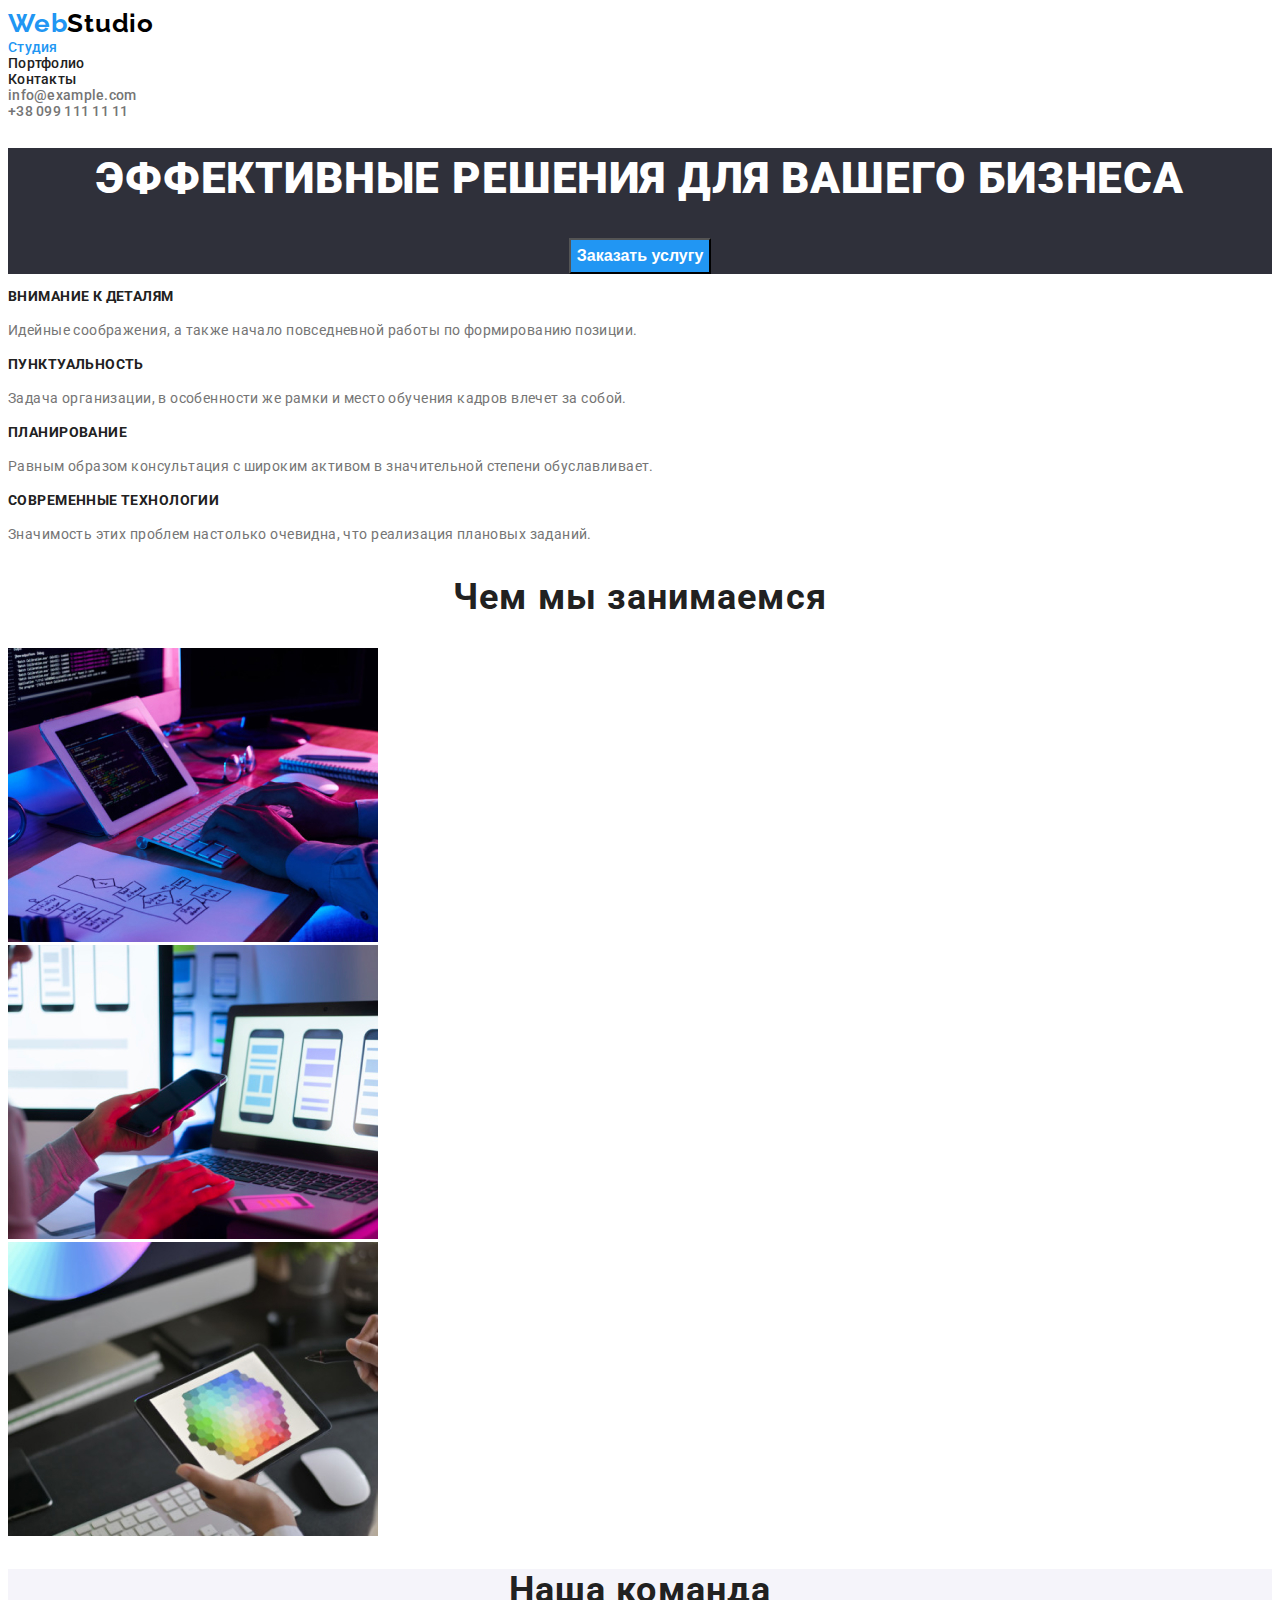
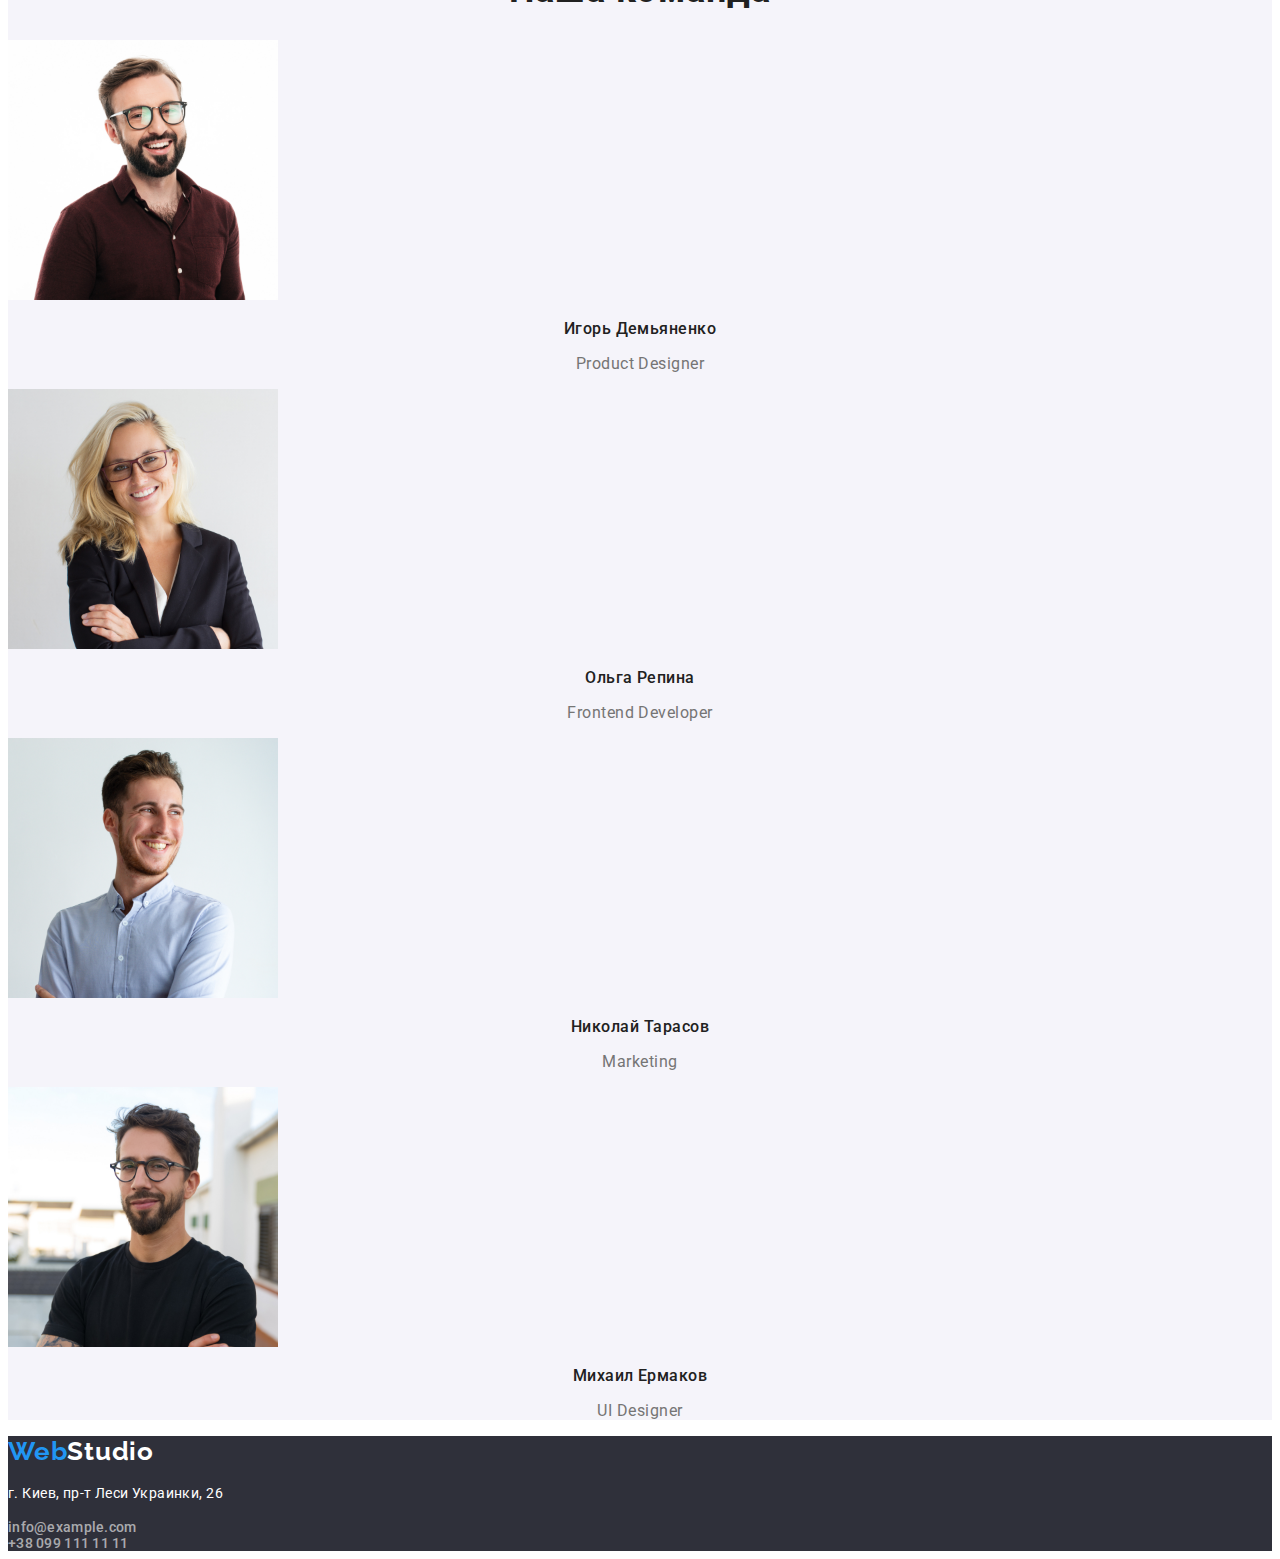
==== index.html @ 3ac33527 "Добавление файлов" ====
<!DOCTYPE html>
<html lang="ru">
  <head>
    <meta charset="UTF-8">
    <meta http-equiv="X-UA-Compatible" content="IE=edge">
    <meta name="viewport" content="width=device-width, initial-scale=1.0">
    <title>WebStudio</title>
    <link rel="preconnect" href="https://fonts.googleapis.com">
    <link rel="preconnect" href="https://fonts.gstatic.com" crossorigin>
    <link href="https://fonts.googleapis.com/css2?family=Raleway:wght@700&family=Roboto:wght@400;500;700;900&display=swap" rel="stylesheet">
    <link rel="stylesheet" href="./css/style.css"/>
  </head>
  <body>
    <!--Шапка сайта-->
    <header>
      <!-- навигация -->
      <a  href="index.html" class="logo">Web<span class="logo-span">Studio</span></a>
      <nav>
        <ul class="nav-list">
          <li class="nav-item"><a class="nav-link studio" href="index.html">Студия</a></li>
          <li class="nav-item"><a class="nav-link" href="portfolio.html">Портфолио</a></li>
          <li class="nav-item"><a class="nav-link" href="">Контакты</a></li>
        </ul>
      </nav>
      <ul>
        <li><a class="header-mail" href="mailto:info@example.com">info@example.com</a></li>
        <li><a class="header-tel" href="tel:+380991111111">+38 099 111 11 11</a></li>
      </ul>
    </header>
    <main>
      <!-- эффективные решения-->
      <section class="effective-solutions">
        <h1 class="effective-solutions-title">Эффективные решения для вашего бизнеса</h1>
        <button type="button" class="effective-solutions-button">Заказать услугу</button>
      </section>
      <!-- список преимуществ-->
      <section class="advantage">
        <h2 class="advantage-heading">Наши преимущестсва</h2>
        <ul class="advantage-list">
          <li class="advantage-item">
            <h3 class="advantage-item-title">Внимание к деталям</h3>
            <p class="advantage-item-text">Идейные соображения, а также начало повседневной работы по формированию позиции.</p>
          </li>
          <li class="advantage-item">
            <h3 class="advantage-item-title">Пунктуальность</h3>
            <p class="advantage-item-text">Задача организации, в особенности же рамки и место обучения кадров влечет за собой.</p>
          </li>
          <li class="advantage-item">
            <h3 class="advantage-item-title">Планирование</h3>
            <p class="advantage-item-text">Равным образом консультация с широким активом в значительной степени обуславливает.</p>
          </li>
          <li class="advantage-item">
            <h3 class="advantage-item-title">Современные технологии</h3>
            <p class="advantage-item-text">Значимость этих проблем настолько очевидна, что реализация плановых заданий.</p>
          </li>
        </ul>
      </section>
      <!--Наши возможности-->
      <section class="opportunities">
        <h2 class="opportunities-title">Чем мы занимаемся</h2>
        <ul>
          <li class="opportunities-item"><img src="foto/keyboard.jpg" alt="Клавиатуруа" width="370"></li>
          <li class="opportunities-item"><img src="foto/notebook.jpg" alt="Ноутбук" width="370"></li>
          <li class="opportunities-item"><img src="foto/tablet.jpg" alt="Планшет" width="370"></li>
        </ul>
      </section>
      <!-- наша команда-->
      <section class="team">
        <h2 class="team-title">Наша команда</h2>
        <ul class="team-list">
          <li class="team-item">
            <img src="foto/demyanenko.jpg" alt="Игорь Демьяненко" width="270">
            <h3 class="team-item-sudtitle">Игорь Демьяненко</h3>
            <p lang="en" class="team-item-text">Product Designer</p>
          </li>
          <li class="team-item">
            <img src="foto/repina.jpg" alt="Ольга Репина" width="270">
            <h3 class="team-item-sudtitle">Ольга Репина</h3>
            <p lang="en" class="team-item-text">Frontend Developer</p>
          </li>
          <li class="team-item">
            <img src="foto/tarasov.jpg" alt="Николай Тарасов" width="270">
            <h3 class="team-item-sudtitle">Николай Тарасов</h3>
            <p lang="en" class="team-item-text">Marketing</p>
          </li>
          <li class="team-item">
            <img src="foto/ermakov.jpg" alt="Михаил Ермаков" width="270">
            <h3 class="team-item-sudtitle">Михаил Ермаков</h3>
            <p lang="en" class="team-item-text">UI Designer</p>
          </li>
        </ul>
      </section>
    </main>
    <!-- Подвал -->
    <footer>
      <a href="index.html" class="logo">Web<span class="footer-logo">Studio</span></a>
      <address>
        <p class="address-text">г. Киев, пр-т Леси Украинки, 26</p>
        <ul>
          <li><a class="footer-mail" href="mailto:info@example.com">info@example.com</a></li>
          <li><a class="footer-tel" href="tel:+380991111111">+38 099 111 11 11</a></li>
        </ul>
      </address>
    </footer>
  </body>
</html>
---- css/style.css ----
*,
*::before,
*::after {
  box-sizing: border-box;
}

:root{
  --master-color: #2196F3;
  --text-color: #212121;
  --paragraph-color: #757575;
}

body {
  font-family: 'Roboto', sans-serif; 
  font-style: normal;
  font-weight: 500;
  font-size: 14px;
  line-height: 16px;
  letter-spacing: 0.02em;
}

a {
  text-decoration: none;
  font-style: normal;
}

ul {
  list-style: none;
  margin: 0;
  padding: 0;
}

header ul a:hover{
  color: var(--master-color);
  cursor: poiter;
}

header ul a:focus{
  color: var(--master-color);
}

footer {
  background-color: #2F303A;
}

.logo{
  font-family: 'Raleway', sans-serif;
  font-style: normal;
  font-weight: 700;
  font-size: 26px;
  line-height: 31px;
  letter-spacing: 0.03em;
  color: var(--master-color);
}

.logo-span{
  color: #000;
}

.nav-link{
  font-weight: 500;
  font-size: 14px;
  line-height: 16px;
  letter-spacing: 0.02em;
  color: var(--text-color);
}

.studio{
  color: var(--master-color);
}

.portfolio{
  color: var(--master-color);
}

.header-mail, .header-tel{
  color: var(--paragraph-color);
}

.effective-solutions{
  background-color: #2F303A;;
  text-align: center;
  letter-spacing: 0.06em;
}

.effective-solutions-title {
  font-weight: 900;
  font-size: 44px;
  line-height: 60px;
  text-transform: uppercase;
  color: #fff;
}

.effective-solutions-button:hover{
  background-color: #188CE8;
}

.effective-solutions-button:focus{
  background-color: #188CE8;
}

.effective-solutions-button{
  background-color: var(--master-color);
  font-weight: bold;
  font-size: 16px;
  line-height: 30px;
  color: #fff;
}

.advantage-heading{
  display: none;
}

.advantage-item-title{
  font-weight: bold;
  font-size: 14px;
  line-height: 16px;
  letter-spacing: 0.03em;
  text-transform: uppercase;
  color: var(--text-color);
}

.advantage-item-text{
  font-weight: normal;
  font-size: 14px;
  line-height: 24px;
  letter-spacing: 0.03em;
  color: var(--paragraph-color);
}

.opportunities-title{
  font-weight: bold;
  font-size: 36px;
  line-height: 42px;
  text-align: center;
  letter-spacing: 0.03em;
  color: var(--text-color);
}

.team{
  background-color:#F5F4FA
}

.team-title{
  font-weight: bold;
  font-size: 36px;
  line-height: 42px;
  text-align: center;
  letter-spacing: 0.03em;
  color: var(--text-color);
}

.team-item-sudtitle{
  font-weight: 500;
  font-size: 16px;
  line-height: 19px;
  text-align: center;
  letter-spacing: 0.03em;
  color: var(--text-color);
}

.team-item-text{
  font-weight: normal;
  font-size: 16px;
  line-height: 19px;
  text-align: center;
  letter-spacing: 0.03em;
  color: var(--paragraph-color);
}

.footer-logo{
  color: #fff;
}

.footer-mail, .footer-tel{
  color: rgba(255, 255, 255, 0.6);
}

.address-text {
  font-style: normal;
  font-weight: normal;
  font-size: 14px;
  line-height: 24px;
  letter-spacing: 0.03em;
  color: #fff;
}

.filter-item{
  font-weight: 500;
  font-size: 16px;
  line-height: 26px;
  text-align: center;
  letter-spacing: 0.03em;
}

.filter-button{
  border: none;
  background-color: #F5F4FA;
}

.filter-button:hover{
  background-color: var(--master-color);
  color: #fff;
}

.filter-button:focus{
  background-color: var(--master-color);
  color: #fff;
}


.our-projects{
  display: none;
}

.project-title{
  font-weight: bold;
  font-size: 18px;
  line-height: 36px;
  letter-spacing: 0.06em;
  text-align: center;
  color: var(--text-color);
}

.project-text{
  font-weight: normal;
  font-size: 16px;
  line-height: 30px;
  letter-spacing: 0.03em;
  text-align: center;
  color: var(--paragraph-color);
}
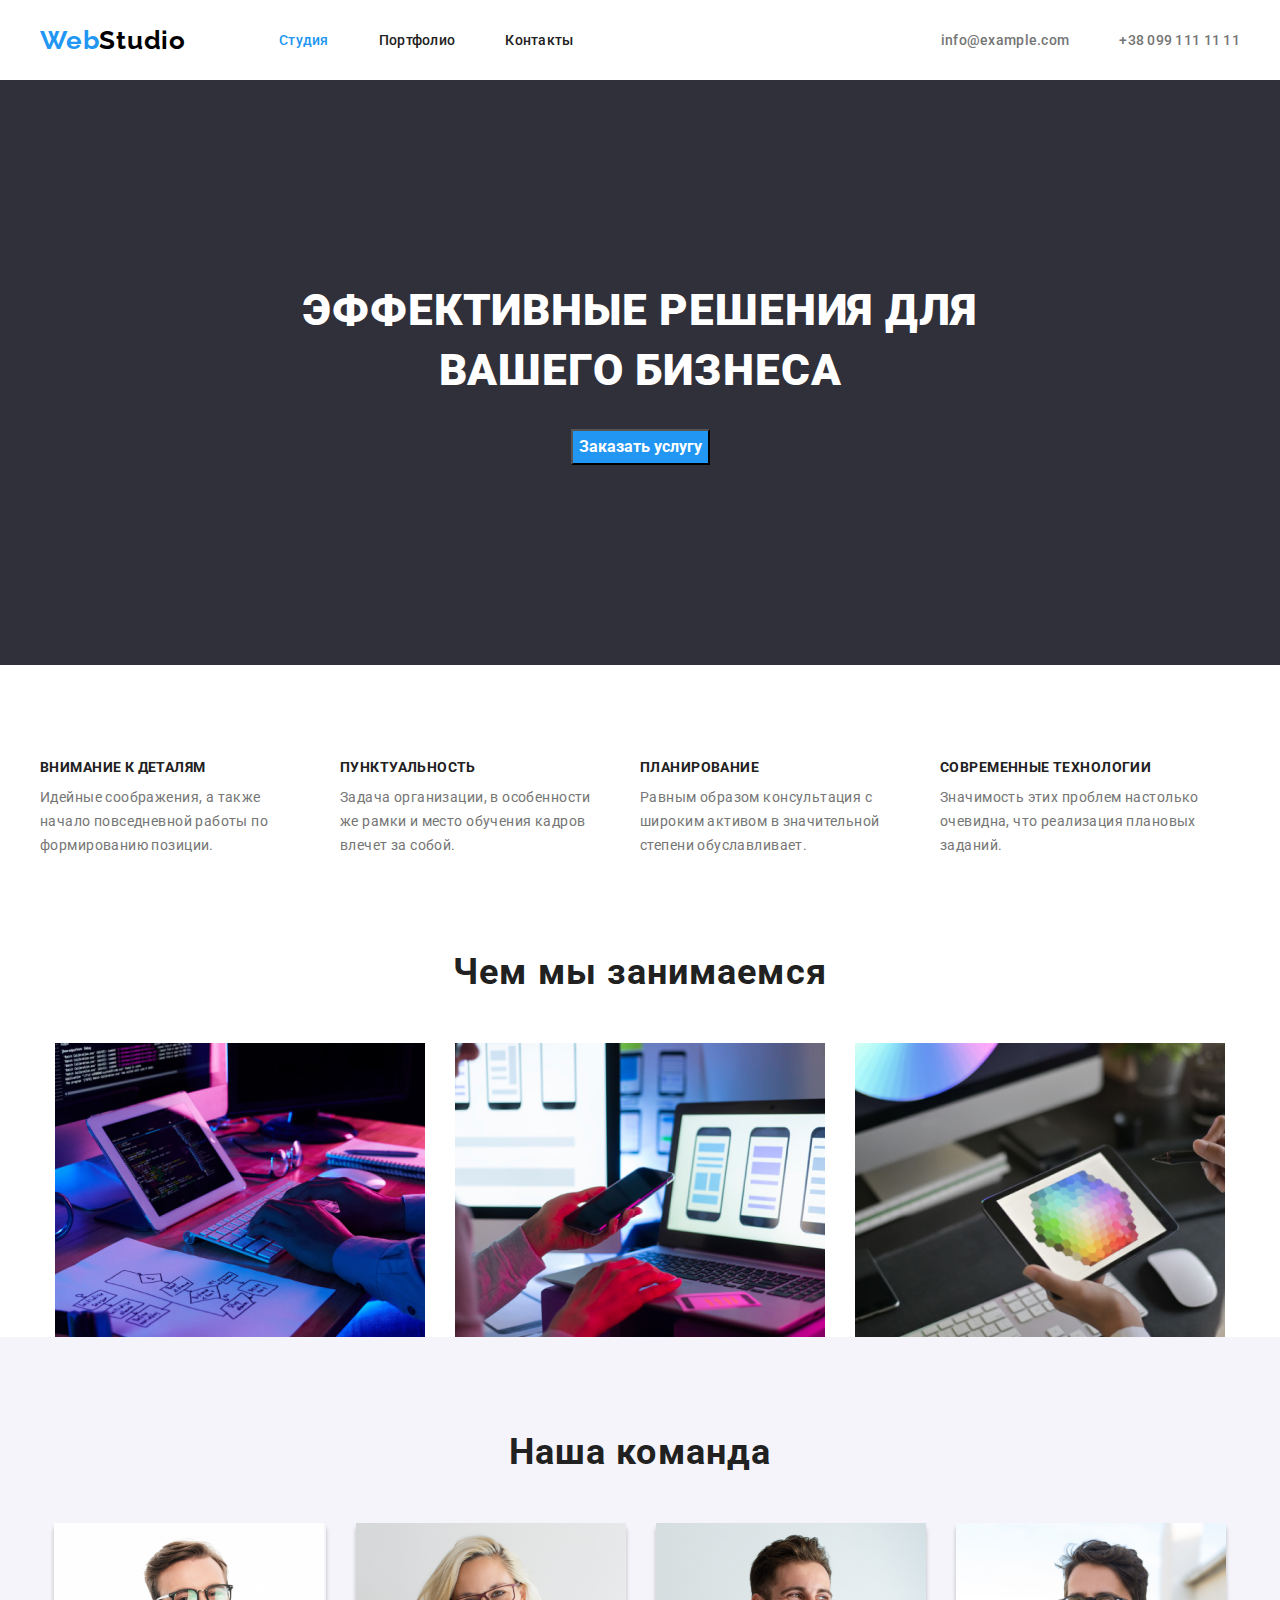
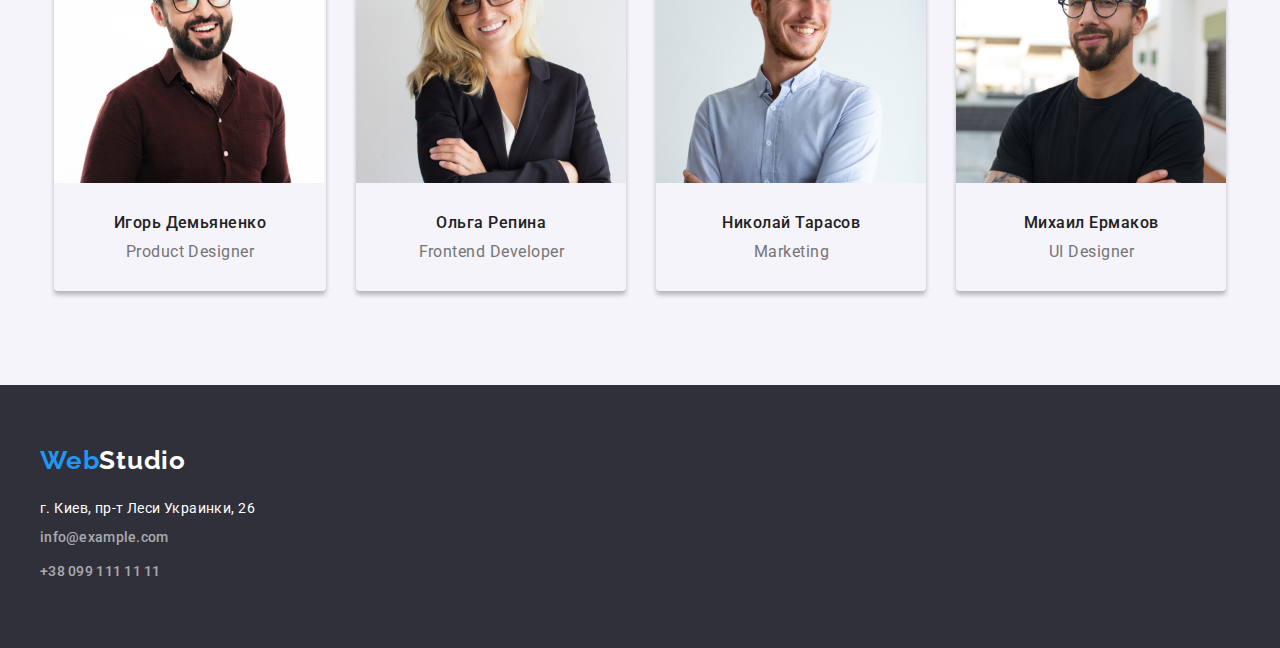
==== commit 35b76add: "Полное ДЗ-3" ====
--- a/index.html
+++ b/index.html
@@ -8,99 +8,142 @@
     <link rel="preconnect" href="https://fonts.googleapis.com">
     <link rel="preconnect" href="https://fonts.gstatic.com" crossorigin>
     <link href="https://fonts.googleapis.com/css2?family=Raleway:wght@700&family=Roboto:wght@400;500;700;900&display=swap" rel="stylesheet">
+    <link rel="stylesheet" href="https://cdnjs.cloudflare.com/ajax/libs/modern-normalize/1.1.0/modern-normalize.min.css">
     <link rel="stylesheet" href="./css/style.css"/>
   </head>
   <body>
     <!--Шапка сайта-->
     <header>
       <!-- навигация -->
-      <a  href="index.html" class="logo">Web<span class="logo-span">Studio</span></a>
-      <nav>
-        <ul class="nav-list">
-          <li class="nav-item"><a class="nav-link studio" href="index.html">Студия</a></li>
-          <li class="nav-item"><a class="nav-link" href="portfolio.html">Портфолио</a></li>
-          <li class="nav-item"><a class="nav-link" href="">Контакты</a></li>
+      <div class="section">
+        <a  href="index.html" class="logo">Web<span class="logo-span">Studio</span></a>
+        <nav class="nav">
+          <ul class="nav-list">
+            <li class="nav-item"><a class="nav-link studio" href="index.html">Студия</a></li>
+            <li class="nav-item"><a class="nav-link" href="portfolio.html">Портфолио</a></li>
+            <li class="nav-item"><a class="nav-link" href="">Контакты</a></li>
+          </ul>
+        </nav>
+        <ul class="contact-list">
+          <li class="contact-item"><a class="contact-link" href="mailto:info@example.com">info@example.com</a></li>
+          <li class="contact-item"><a class="contact-link" href="tel:+380991111111">+38 099 111 11 11</a></li>
         </ul>
-      </nav>
-      <ul>
-        <li><a class="header-mail" href="mailto:info@example.com">info@example.com</a></li>
-        <li><a class="header-tel" href="tel:+380991111111">+38 099 111 11 11</a></li>
-      </ul>
+      </div>
     </header>
     <main>
       <!-- эффективные решения-->
       <section class="effective-solutions">
-        <h1 class="effective-solutions-title">Эффективные решения для вашего бизнеса</h1>
-        <button type="button" class="effective-solutions-button">Заказать услугу</button>
+        <div class="section es">
+          <h1 class="effective-solutions-title">Эффективные решения для вашего бизнеса</h1>
+          <button type="button" class="effective-solutions-button">Заказать услугу</button>
+        </div>
       </section>
       <!-- список преимуществ-->
       <section class="advantage">
-        <h2 class="advantage-heading">Наши преимущестсва</h2>
-        <ul class="advantage-list">
-          <li class="advantage-item">
-            <h3 class="advantage-item-title">Внимание к деталям</h3>
-            <p class="advantage-item-text">Идейные соображения, а также начало повседневной работы по формированию позиции.</p>
-          </li>
-          <li class="advantage-item">
-            <h3 class="advantage-item-title">Пунктуальность</h3>
-            <p class="advantage-item-text">Задача организации, в особенности же рамки и место обучения кадров влечет за собой.</p>
-          </li>
-          <li class="advantage-item">
-            <h3 class="advantage-item-title">Планирование</h3>
-            <p class="advantage-item-text">Равным образом консультация с широким активом в значительной степени обуславливает.</p>
-          </li>
-          <li class="advantage-item">
-            <h3 class="advantage-item-title">Современные технологии</h3>
-            <p class="advantage-item-text">Значимость этих проблем настолько очевидна, что реализация плановых заданий.</p>
-          </li>
-        </ul>
+        <div class="section">
+          <h2 class="advantage-title">Наши преимущестсва</h2>
+          <ul class="advantage-list">
+            <li class="advantage-item">
+                <h3 class="advantage-item-title">Внимание к деталям</h3>
+                <p class="advantage-item-text">Идейные соображения, а также начало повседневной работы по формированию позиции.</p>
+            </li>
+            <li class="advantage-item">
+              <h3 class="advantage-item-title">Пунктуальность</h3>
+              <p class="advantage-item-text">Задача организации, в особенности же рамки и место обучения кадров влечет за собой.</p>
+            </li>
+            <li class="advantage-item">
+              <h3 class="advantage-item-title">Планирование</h3>
+              <p class="advantage-item-text">Равным образом консультация с широким активом в значительной степени обуславливает.</p>
+            </li>
+            <li class="advantage-item">
+              <h3 class="advantage-item-title">Современные технологии</h3>
+              <p class="advantage-item-text">Значимость этих проблем настолько очевидна, что реализация плановых заданий.</p>
+            </li>
+          </ul>
+        </div>
       </section>
       <!--Наши возможности-->
       <section class="opportunities">
-        <h2 class="opportunities-title">Чем мы занимаемся</h2>
-        <ul>
-          <li class="opportunities-item"><img src="foto/keyboard.jpg" alt="Клавиатуруа" width="370"></li>
-          <li class="opportunities-item"><img src="foto/notebook.jpg" alt="Ноутбук" width="370"></li>
-          <li class="opportunities-item"><img src="foto/tablet.jpg" alt="Планшет" width="370"></li>
-        </ul>
+        <div class="section es">
+          <h2 class="opportunities-title">Чем мы занимаемся</h2>
+          <ul class="opportunities-list">
+            <li class="opportunities-item">
+              <img src="foto/keyboard.jpg" alt="Клавиатуруа" width="370">
+            </li>
+            <li class="opportunities-item">
+              <img src="foto/notebook.jpg" alt="Ноутбук" width="370">
+            </li>
+            <li class="opportunities-item">
+              <img src="foto/tablet.jpg" alt="Планшет" width="370">
+            </li>
+          </ul>
+        </div>
       </section>
       <!-- наша команда-->
       <section class="team">
-        <h2 class="team-title">Наша команда</h2>
-        <ul class="team-list">
-          <li class="team-item">
-            <img src="foto/demyanenko.jpg" alt="Игорь Демьяненко" width="270">
-            <h3 class="team-item-sudtitle">Игорь Демьяненко</h3>
-            <p lang="en" class="team-item-text">Product Designer</p>
-          </li>
-          <li class="team-item">
-            <img src="foto/repina.jpg" alt="Ольга Репина" width="270">
-            <h3 class="team-item-sudtitle">Ольга Репина</h3>
-            <p lang="en" class="team-item-text">Frontend Developer</p>
-          </li>
-          <li class="team-item">
-            <img src="foto/tarasov.jpg" alt="Николай Тарасов" width="270">
-            <h3 class="team-item-sudtitle">Николай Тарасов</h3>
-            <p lang="en" class="team-item-text">Marketing</p>
-          </li>
-          <li class="team-item">
-            <img src="foto/ermakov.jpg" alt="Михаил Ермаков" width="270">
-            <h3 class="team-item-sudtitle">Михаил Ермаков</h3>
-            <p lang="en" class="team-item-text">UI Designer</p>
-          </li>
-        </ul>
+        <div class="section es">
+          <h2 class="team-title">Наша команда</h2>
+          <ul class="team-list">
+            <li class="team-item">
+              <!-- <article class="card"> -->
+                <div class="team-image">
+                  <img src="foto/demyanenko.jpg" alt="Игорь Демьяненко" width="270">
+                </div>
+                <div class="team-signature">
+                  <h3 class="team-item-sudtitle">Игорь Демьяненко</h3>
+                  <p lang="en" class="team-item-text">Product Designer</p>
+                </div>
+              <!-- </article> -->
+            </li>
+            <li class="team-item">
+              <!-- <article class="card"> -->
+                <div class="team-image">
+                  <img src="foto/repina.jpg" alt="Ольга Репина" width="270">
+                </div>
+                <div class="team-signature">
+                  <h3 class="team-item-sudtitle">Ольга Репина</h3>
+                  <p lang="en" class="team-item-text">Frontend Developer</p>
+                </div>
+              <!-- </article> -->
+            </li>
+            <li class="team-item">
+              <!-- <article class="card"> -->
+                <div class="team-image">
+                  <img src="foto/tarasov.jpg" alt="Николай Тарасов" width="270">
+                </div>
+                <div class="team-signature">
+                  <h3 class="team-item-sudtitle">Николай Тарасов</h3>
+                  <p lang="en" class="team-item-text">Marketing</p>
+                </div>
+              <!-- </article> -->
+            </li>
+            <li class="team-item">
+              <!-- <article class="card"> -->
+                <div class="team-image">
+                  <img src="foto/ermakov.jpg" alt="Михаил Ермаков" width="270">
+                </div>
+                <div class="team-signature">
+                  <h3 class="team-item-sudtitle">Михаил Ермаков</h3>
+                  <p lang="en" class="team-item-text">UI Designer</p>
+                </div>
+              <!-- </article> -->
+            </li>
+          </ul>
+        </div>
       </section>
     </main>
     <!-- Подвал -->
-    <footer>
-      <a href="index.html" class="logo">Web<span class="footer-logo">Studio</span></a>
-      <address>
-        <p class="address-text">г. Киев, пр-т Леси Украинки, 26</p>
-        <ul>
-          <li><a class="footer-mail" href="mailto:info@example.com">info@example.com</a></li>
-          <li><a class="footer-tel" href="tel:+380991111111">+38 099 111 11 11</a></li>
-        </ul>
-      </address>
+    <footer >
+      <div class="conteiner">
+        <a href="index.html" class="logo logotype">Web<span class="footer-logo">Studio</span></a>
+        <address>
+          <p class="address-text">г. Киев, пр-т Леси Украинки, 26</p>
+          <ul class="footer-contact">
+            <li class="footer-link"><a class="footer-mail" href="mailto:info@example.com">info@example.com</a></li>
+            <li class="footer-link"><a class="footer-tel" href="tel:+380991111111">+38 099 111 11 11</a></li>
+          </ul>
+        </address>
+      </div>
     </footer>
   </body>
 </html>--- a/css/style.css
+++ b/css/style.css
@@ -1,9 +1,3 @@
-*,
-*::before,
-*::after {
-  box-sizing: border-box;
-}
-
 :root{
   --master-color: #2196F3;
   --text-color: #212121;
@@ -26,8 +20,6 @@
 
 ul {
   list-style: none;
-  margin: 0;
-  padding: 0;
 }
 
 header ul a:hover{
@@ -39,11 +31,26 @@
   color: var(--master-color);
 }
 
+img{
+  display: block;
+  max-width: 100%;
+  height: auto;
+}
+
 footer {
   background-color: #2F303A;
 }
-
+/* Шапка */
+.section{
+  display: flex;
+  align-items: center;
+  margin-right: auto;
+  margin-left: auto;
+  width: 1200px;
+}
+/* Логотип компании */
 .logo{
+  display: block;
   font-family: 'Raleway', sans-serif;
   font-style: normal;
   font-weight: 700;
@@ -51,18 +58,37 @@
   line-height: 31px;
   letter-spacing: 0.03em;
   color: var(--master-color);
+  padding-right: 93px;
 }
 
 .logo-span{
   color: #000;
 }
+/* Навигация по сайту */
+.nav-list{
+  display: flex;
+  flex-direction: row;
+  padding: 0;
+  margin: 0;
+}
+
+.nav-item{
+  margin-right: 50px;
+}
+
+.nav-item:last-child{
+  margin-right: 0;
+}
 
 .nav-link{
+  display: block;
   font-weight: 500;
   font-size: 14px;
   line-height: 16px;
   letter-spacing: 0.02em;
   color: var(--text-color);
+  padding-top: 32px;
+  padding-bottom: 32px;
 }
 
 .studio{
@@ -73,9 +99,34 @@
   color: var(--master-color);
 }
 
-.header-mail, .header-tel{
+/* Контакты шапки */
+.contact-list{
+  display: flex;
+  flex-direction: row;
+  padding: 0;
+  margin: 0;
+  margin-left: auto;
+}
+
+.contact-item{
+  margin-right: 50px;
+}
+
+.contact-item:last-child{
+  margin-right: 0;
+}
+
+.contact-link{
+  display: block;
+  padding-top: 32px;
+  padding-bottom: 32px;
+}
+
+.contact-link, .contact-link{
   color: var(--paragraph-color);
 }
+
+/* Эффективные решения */
 
 .effective-solutions{
   background-color: #2F303A;;
@@ -83,106 +134,246 @@
   letter-spacing: 0.06em;
 }
 
+.es{
+  flex-direction: column;
+}
+
+/* Загаловок "эффективные решения" */
 .effective-solutions-title {
+  display: inline-block;
   font-weight: 900;
   font-size: 44px;
   line-height: 60px;
+  max-width: 696px;
   text-transform: uppercase;
   color: #fff;
-}
-
-.effective-solutions-button:hover{
-  background-color: #188CE8;
-}
-
-.effective-solutions-button:focus{
-  background-color: #188CE8;
-}
-
+  margin-top: 200px;
+}
+
+/* Кнопка "заказать услугу" */
 .effective-solutions-button{
+  display: block;
   background-color: var(--master-color);
   font-weight: bold;
   font-size: 16px;
   line-height: 30px;
   color: #fff;
-}
-
-.advantage-heading{
+  margin-bottom: 200px;
+}
+
+.effective-solutions-button:hover{
+  background-color: #188CE8;
+}
+
+.effective-solutions-button:focus{
+  background-color: #188CE8;
+}
+
+/* Список преимуществ */
+
+.advantage-title{
   display: none;
 }
 
+.advantage-list{
+  display: flex;
+  margin: 0;
+  padding: 0;
+}
+
+.advantage-item{
+  display: flex;
+  flex-direction: column;
+  width: 270px;
+  padding-top: 94px;
+  padding-bottom: 94px;
+  margin-right: 30px;
+}
+
+.advantage-item:last-child{
+  margin-right: 0;
+}
 .advantage-item-title{
+  display: inline-block;
   font-weight: bold;
   font-size: 14px;
   line-height: 16px;
   letter-spacing: 0.03em;
   text-transform: uppercase;
   color: var(--text-color);
+  margin: 0 0 10px 0;
 }
 
 .advantage-item-text{
+  display: inline-block;
   font-weight: normal;
   font-size: 14px;
   line-height: 24px;
   letter-spacing: 0.03em;
   color: var(--paragraph-color);
-}
+  margin: 0;
+}
+
+/* Чем мы занимаемся */
 
 .opportunities-title{
+  display: inline-block;
   font-weight: bold;
   font-size: 36px;
   line-height: 42px;
   text-align: center;
   letter-spacing: 0.03em;
   color: var(--text-color);
-}
+  margin: 0 0 50px 0;
+}
+
+.opportunities-list{
+  display: flex;
+  margin: 0;
+  padding: 0;
+}
+
+.opportunities-item{
+  margin-right: 30px;
+}
+
+
+.opportunities-item:last-child{
+  margin-right: 0;
+}
+
+/* Наша команда */
 
 .team{
   background-color:#F5F4FA
 }
 
 .team-title{
+  display: inline-block;
   font-weight: bold;
   font-size: 36px;
   line-height: 42px;
   text-align: center;
   letter-spacing: 0.03em;
   color: var(--text-color);
+  padding-top: 94px;
+  margin: 0 0 50px 0;
+}
+
+.team-list{
+  display: flex;
+  margin: 0 0 94px 0;
+  padding: 0;
+  
+}
+
+.team-item{
+  border-radius: 4px ;
+  box-shadow: 0px 4px 4px rgba(0, 0, 0, 0.25);
+  margin-right: 30px;
+}
+
+.team-item:last-child{
+  margin-right: 0;
+}
+
+.team-signature{
+  display: flex;
+  flex-direction: column;
+  align-items: center;
+  margin: 30px 60px;
 }
 
 .team-item-sudtitle{
+  display: inline-block;
   font-weight: 500;
   font-size: 16px;
   line-height: 19px;
   text-align: center;
   letter-spacing: 0.03em;
   color: var(--text-color);
-}
+  margin: 0 0 10px 0;
+  }
 
 .team-item-text{
+  display: inline-block;
   font-weight: normal;
   font-size: 16px;
   line-height: 19px;
   text-align: center;
   letter-spacing: 0.03em;
   color: var(--paragraph-color);
+  margin: 0;
+}
+
+/* Подвал */
+.conteiner{
+  margin-right: auto;
+  margin-left: auto;
+  width: 1200px;
+}
+
+.logotype{
+  display: inline-block;
+  margin-top: 60px;
+  margin-bottom: 20px;
 }
 
 .footer-logo{
   color: #fff;
 }
 
-.footer-mail, .footer-tel{
-  color: rgba(255, 255, 255, 0.6);
-}
-
 .address-text {
+  display: inline-block;
   font-style: normal;
   font-weight: normal;
   font-size: 14px;
   line-height: 24px;
   letter-spacing: 0.03em;
   color: #fff;
+  padding: 0;
+  margin: 0 0 9px 0;
+}
+
+.footer-contact{
+  padding: 0;
+  margin: 0;
+}
+
+.footer-link{
+  margin-bottom: 9px;
+}
+
+.footer-link:last-child{
+  margin-bottom: 0;
+  padding-bottom: 60px;
+}
+
+.footer-mail, .footer-tel{
+  display: inline-block;
+  color: rgba(255, 255, 255, 0.6);
+  margin: 0 0 9px 0;
+}
+
+
+
+
+/* Портфолио */
+
+/* Фильтры */
+.card{
+  padding-top: 94px;
+  padding-bottom: 94px;
+}
+
+.filter-list{
+  padding: 0;
+  margin: 0;
+}
+
+.filter-list-button{
+  display: flex;
+  margin-bottom: 50px;
 }
 
 .filter-item{
@@ -195,7 +386,10 @@
 
 .filter-button{
   border: none;
+  border-radius: 4px;
   background-color: #F5F4FA;
+  padding: 6px 22px;
+  margin-right: 8px;
 }
 
 .filter-button:hover{
@@ -208,25 +402,54 @@
   color: #fff;
 }
 
+/* Проекты */
 
 .our-projects{
   display: none;
 }
 
+.project-list{
+  padding: 0;
+  margin: 0;
+}
+
+.project-list-card{
+  display: flex;
+  flex-wrap: wrap;
+  
+
+}
+
+.project-card{
+  border: 1px solid #eee;
+  margin-right: 30px;
+  margin-bottom: 30px;
+}
+
+.project-card:nth-child(3n){
+  margin-right: 0;
+}
+
+.card-heading{
+  margin: 20px 24px;
+}
+
 .project-title{
+  /* display: inline-block; */
   font-weight: bold;
   font-size: 18px;
   line-height: 36px;
   letter-spacing: 0.06em;
-  text-align: center;
+  text-align: left;
   color: var(--text-color);
 }
 
 .project-text{
+  /* display: inline-block; */
   font-weight: normal;
   font-size: 16px;
   line-height: 30px;
   letter-spacing: 0.03em;
-  text-align: center;
+  text-align: left;
   color: var(--paragraph-color);
 }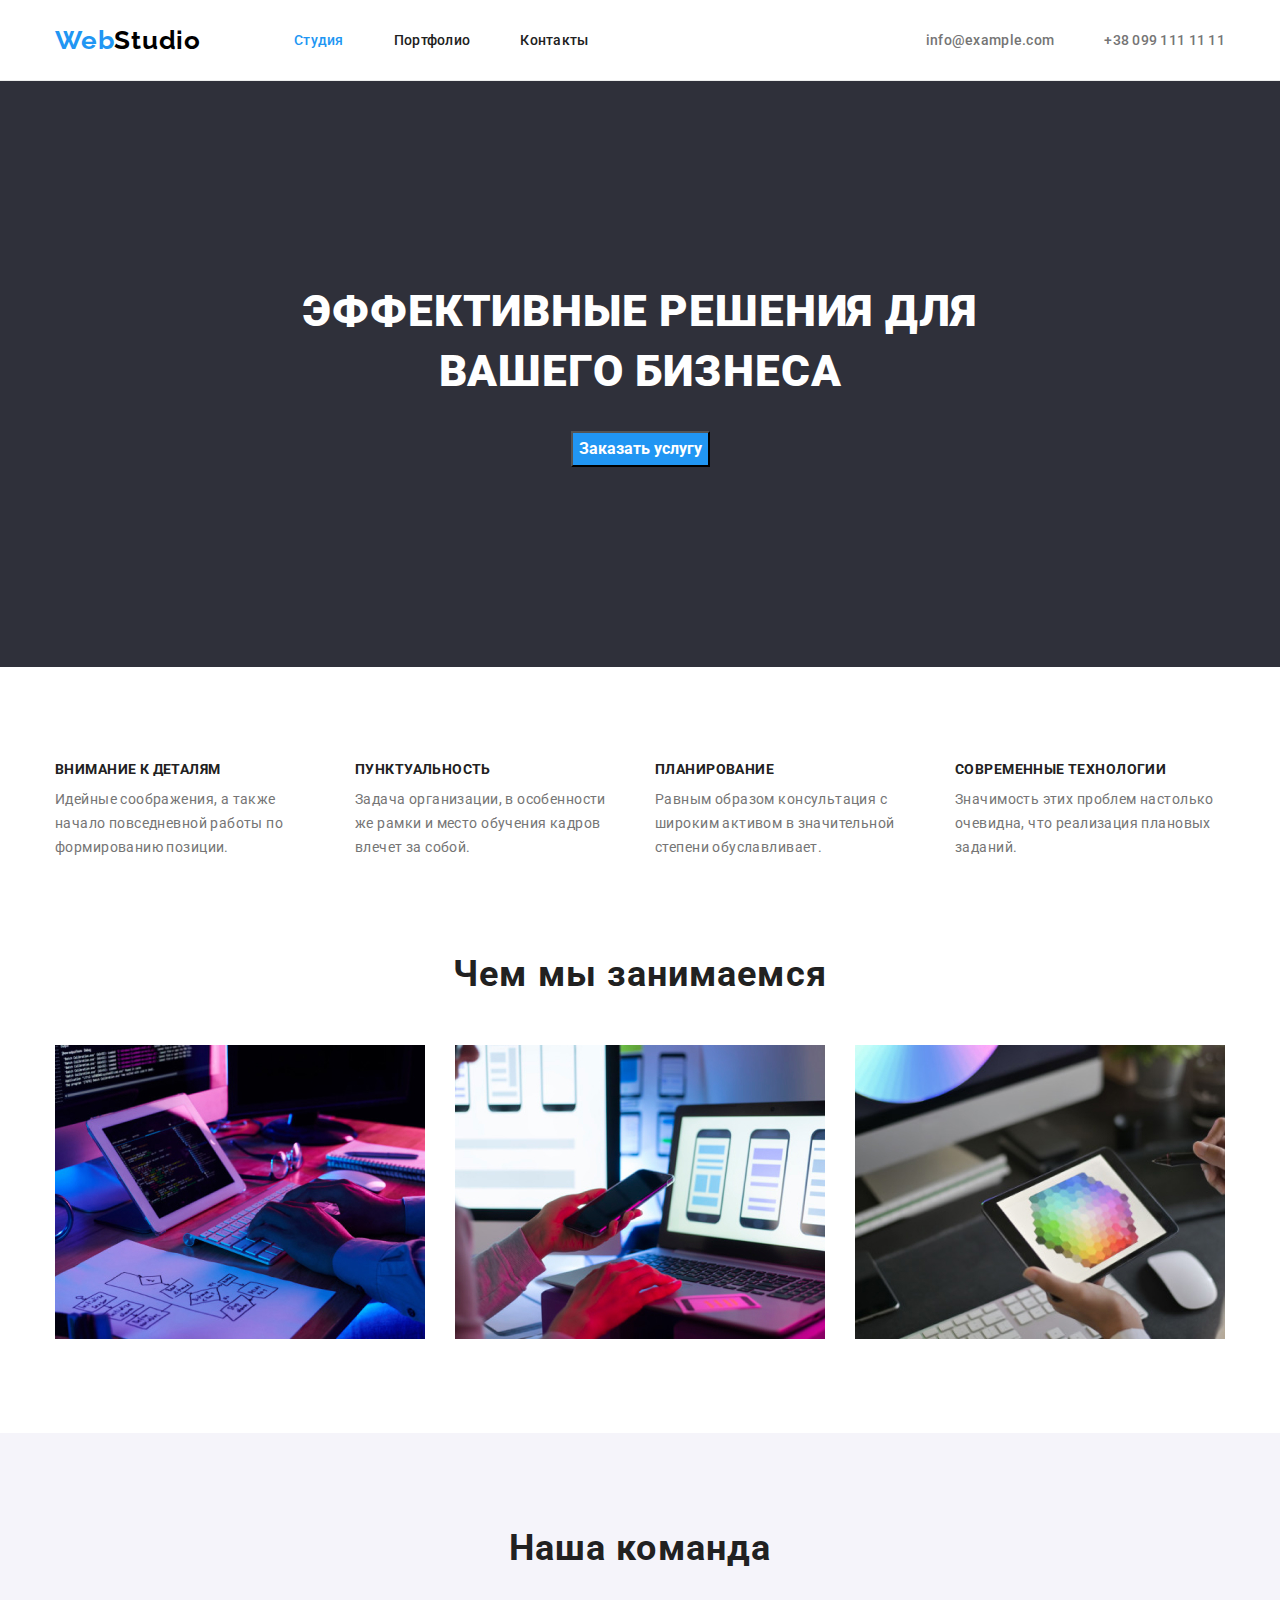
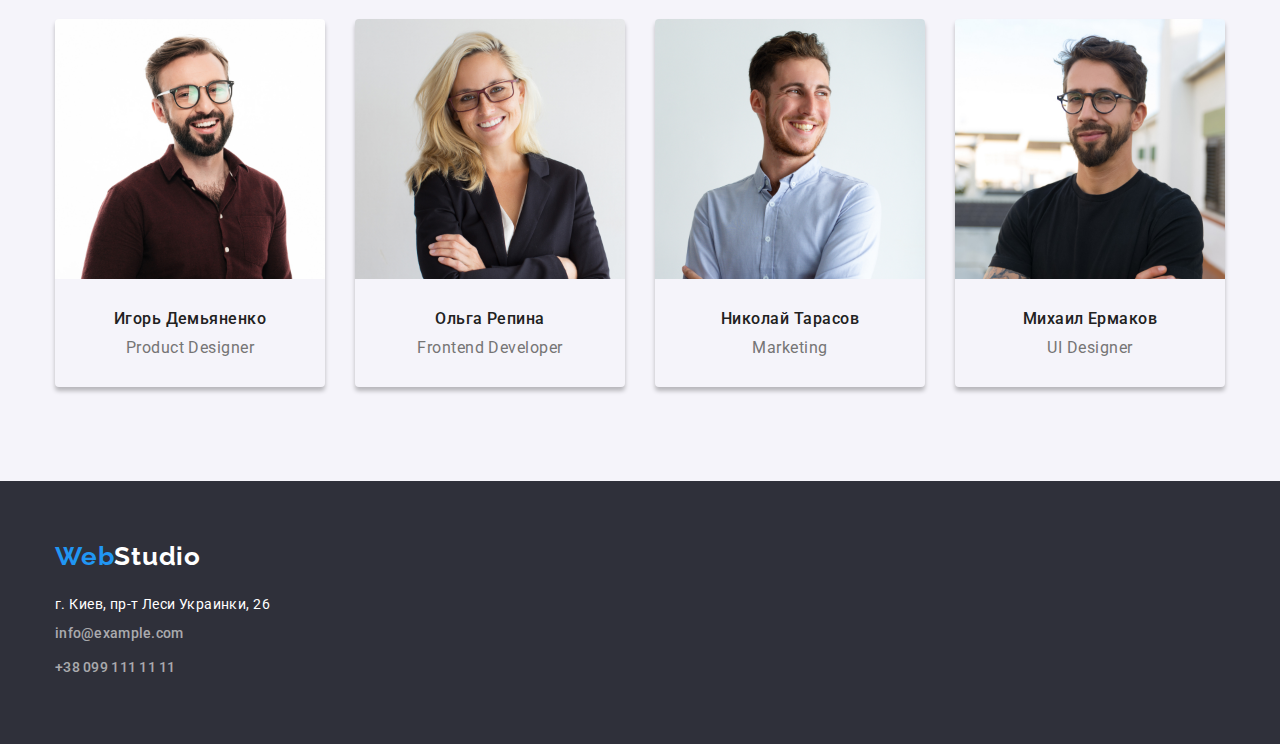
==== commit ee2c5183: "Исправил ДЗ-3" ====
--- a/index.html
+++ b/index.html
@@ -15,7 +15,7 @@
     <!--Шапка сайта-->
     <header>
       <!-- навигация -->
-      <div class="section">
+      <div class="conteiner head">
         <a  href="index.html" class="logo">Web<span class="logo-span">Studio</span></a>
         <nav class="nav">
           <ul class="nav-list">
@@ -33,15 +33,15 @@
     <main>
       <!-- эффективные решения-->
       <section class="effective-solutions">
-        <div class="section es">
+        <div class="conteiner">
           <h1 class="effective-solutions-title">Эффективные решения для вашего бизнеса</h1>
           <button type="button" class="effective-solutions-button">Заказать услугу</button>
         </div>
       </section>
       <!-- список преимуществ-->
       <section class="advantage">
-        <div class="section">
-          <h2 class="advantage-title">Наши преимущестсва</h2>
+        <div class="conteiner">
+          <h2 class="advantage-title visually-hidden">Наши преимущестсва</h2>
           <ul class="advantage-list">
             <li class="advantage-item">
                 <h3 class="advantage-item-title">Внимание к деталям</h3>
@@ -64,7 +64,7 @@
       </section>
       <!--Наши возможности-->
       <section class="opportunities">
-        <div class="section es">
+        <div class="conteiner">
           <h2 class="opportunities-title">Чем мы занимаемся</h2>
           <ul class="opportunities-list">
             <li class="opportunities-item">
@@ -81,11 +81,10 @@
       </section>
       <!-- наша команда-->
       <section class="team">
-        <div class="section es">
+        <div class="conteiner">
           <h2 class="team-title">Наша команда</h2>
           <ul class="team-list">
             <li class="team-item">
-              <!-- <article class="card"> -->
                 <div class="team-image">
                   <img src="foto/demyanenko.jpg" alt="Игорь Демьяненко" width="270">
                 </div>
@@ -93,10 +92,8 @@
                   <h3 class="team-item-sudtitle">Игорь Демьяненко</h3>
                   <p lang="en" class="team-item-text">Product Designer</p>
                 </div>
-              <!-- </article> -->
             </li>
             <li class="team-item">
-              <!-- <article class="card"> -->
                 <div class="team-image">
                   <img src="foto/repina.jpg" alt="Ольга Репина" width="270">
                 </div>
@@ -104,10 +101,8 @@
                   <h3 class="team-item-sudtitle">Ольга Репина</h3>
                   <p lang="en" class="team-item-text">Frontend Developer</p>
                 </div>
-              <!-- </article> -->
             </li>
             <li class="team-item">
-              <!-- <article class="card"> -->
                 <div class="team-image">
                   <img src="foto/tarasov.jpg" alt="Николай Тарасов" width="270">
                 </div>
@@ -115,10 +110,8 @@
                   <h3 class="team-item-sudtitle">Николай Тарасов</h3>
                   <p lang="en" class="team-item-text">Marketing</p>
                 </div>
-              <!-- </article> -->
             </li>
             <li class="team-item">
-              <!-- <article class="card"> -->
                 <div class="team-image">
                   <img src="foto/ermakov.jpg" alt="Михаил Ермаков" width="270">
                 </div>
@@ -126,7 +119,6 @@
                   <h3 class="team-item-sudtitle">Михаил Ермаков</h3>
                   <p lang="en" class="team-item-text">UI Designer</p>
                 </div>
-              <!-- </article> -->
             </li>
           </ul>
         </div>
--- a/css/style.css
+++ b/css/style.css
@@ -2,6 +2,7 @@
   --master-color: #2196F3;
   --text-color: #212121;
   --paragraph-color: #757575;
+  --border-card: 1px solid #eee;
 }
 
 body {
@@ -13,6 +14,20 @@
   letter-spacing: 0.02em;
 }
 
+h1,
+h2,
+h3,
+h4,
+h5,
+h6,
+p {
+  margin: 0;
+}
+
+header{
+  border-bottom: 1px solid #ECECEC;
+}
+
 a {
   text-decoration: none;
   font-style: normal;
@@ -41,13 +56,20 @@
   background-color: #2F303A;
 }
 /* Шапка */
-.section{
-  display: flex;
-  align-items: center;
+
+.conteiner{
+  padding-right: 15px;
+  padding-left: 15px;
   margin-right: auto;
   margin-left: auto;
   width: 1200px;
 }
+
+.head{
+  display: flex;
+  align-items: center;
+}
+
 /* Логотип компании */
 .logo{
   display: block;
@@ -58,7 +80,7 @@
   line-height: 31px;
   letter-spacing: 0.03em;
   color: var(--master-color);
-  padding-right: 93px;
+  margin-right: 93px;
 }
 
 .logo-span{
@@ -67,7 +89,6 @@
 /* Навигация по сайту */
 .nav-list{
   display: flex;
-  flex-direction: row;
   padding: 0;
   margin: 0;
 }
@@ -102,7 +123,6 @@
 /* Контакты шапки */
 .contact-list{
   display: flex;
-  flex-direction: row;
   padding: 0;
   margin: 0;
   margin-left: auto;
@@ -132,10 +152,8 @@
   background-color: #2F303A;;
   text-align: center;
   letter-spacing: 0.06em;
-}
-
-.es{
-  flex-direction: column;
+  padding-top: 200px;
+  padding-bottom: 200px;
 }
 
 /* Загаловок "эффективные решения" */
@@ -147,7 +165,7 @@
   max-width: 696px;
   text-transform: uppercase;
   color: #fff;
-  margin-top: 200px;
+  margin-bottom: 30px;
 }
 
 /* Кнопка "заказать услугу" */
@@ -158,7 +176,8 @@
   font-size: 16px;
   line-height: 30px;
   color: #fff;
-  margin-bottom: 200px;
+  margin-right: auto;
+  margin-left: auto;
 }
 
 .effective-solutions-button:hover{
@@ -170,23 +189,27 @@
 }
 
 /* Список преимуществ */
-
-.advantage-title{
-  display: none;
-}
-
-.advantage-list{
-  display: flex;
-  margin: 0;
-  padding: 0;
-}
-
-.advantage-item{
-  display: flex;
-  flex-direction: column;
-  width: 270px;
+.advantage{
   padding-top: 94px;
   padding-bottom: 94px;
+}
+
+.visually-hidden{
+  position: absolute;
+  clip: rect(0 0 0 0);
+  width: 1px;
+  height: 1px;
+  margin: -1px;
+}
+
+.advantage-list{
+  display: flex;
+  margin: 0;
+  padding: 0;
+}
+
+.advantage-item{
+  width: 270px;
   margin-right: 30px;
 }
 
@@ -215,16 +238,18 @@
 }
 
 /* Чем мы занимаемся */
-
+.opportunities{
+  padding-bottom: 94px;
+}
 .opportunities-title{
-  display: inline-block;
+  /* display: inline-block; */
   font-weight: bold;
   font-size: 36px;
   line-height: 42px;
   text-align: center;
   letter-spacing: 0.03em;
   color: var(--text-color);
-  margin: 0 0 50px 0;
+  margin-bottom: 50px;
 }
 
 .opportunities-list{
@@ -245,32 +270,32 @@
 /* Наша команда */
 
 .team{
-  background-color:#F5F4FA
+  background-color:#F5F4FA;
+  padding-top: 94px;
+  padding-bottom: 94px;
 }
 
 .team-title{
-  display: inline-block;
   font-weight: bold;
   font-size: 36px;
   line-height: 42px;
   text-align: center;
   letter-spacing: 0.03em;
   color: var(--text-color);
-  padding-top: 94px;
-  margin: 0 0 50px 0;
+  margin-bottom: 50px;
 }
 
 .team-list{
   display: flex;
-  margin: 0 0 94px 0;
-  padding: 0;
-  
+  margin: 0;
+  padding: 0;
 }
 
 .team-item{
   border-radius: 4px ;
   box-shadow: 0px 4px 4px rgba(0, 0, 0, 0.25);
   margin-right: 30px;
+  overflow: hidden;
 }
 
 .team-item:last-child{
@@ -280,23 +305,20 @@
 .team-signature{
   display: flex;
   flex-direction: column;
-  align-items: center;
-  margin: 30px 60px;
+  margin: 30px auto;
 }
 
 .team-item-sudtitle{
-  display: inline-block;
   font-weight: 500;
   font-size: 16px;
   line-height: 19px;
   text-align: center;
   letter-spacing: 0.03em;
   color: var(--text-color);
-  margin: 0 0 10px 0;
+  margin-bottom: 10px;
   }
 
 .team-item-text{
-  display: inline-block;
   font-weight: normal;
   font-size: 16px;
   line-height: 19px;
@@ -307,11 +329,6 @@
 }
 
 /* Подвал */
-.conteiner{
-  margin-right: auto;
-  margin-left: auto;
-  width: 1200px;
-}
 
 .logotype{
   display: inline-block;
@@ -355,13 +372,10 @@
   margin: 0 0 9px 0;
 }
 
-
-
-
 /* Портфолио */
 
 /* Фильтры */
-.card{
+.filter-and-project{
   padding-top: 94px;
   padding-bottom: 94px;
 }
@@ -373,6 +387,7 @@
 
 .filter-list-button{
   display: flex;
+  justify-content: center;
   margin-bottom: 50px;
 }
 
@@ -382,6 +397,7 @@
   line-height: 26px;
   text-align: center;
   letter-spacing: 0.03em;
+  margin-right: 8px;
 }
 
 .filter-button{
@@ -389,7 +405,11 @@
   border-radius: 4px;
   background-color: #F5F4FA;
   padding: 6px 22px;
-  margin-right: 8px;
+  
+}
+
+.filter-item:last-child{
+  margin-right: 0;
 }
 
 .filter-button:hover{
@@ -416,12 +436,10 @@
 .project-list-card{
   display: flex;
   flex-wrap: wrap;
-  
-
+  justify-content: center;
 }
 
 .project-card{
-  border: 1px solid #eee;
   margin-right: 30px;
   margin-bottom: 30px;
 }
@@ -431,11 +449,13 @@
 }
 
 .card-heading{
-  margin: 20px 24px;
+  padding: 20px 24px;
+  border-right: var(--border-card);
+  border-bottom: var(--border-card);
+  border-left: var(--border-card);
 }
 
 .project-title{
-  /* display: inline-block; */
   font-weight: bold;
   font-size: 18px;
   line-height: 36px;
@@ -445,7 +465,6 @@
 }
 
 .project-text{
-  /* display: inline-block; */
   font-weight: normal;
   font-size: 16px;
   line-height: 30px;
